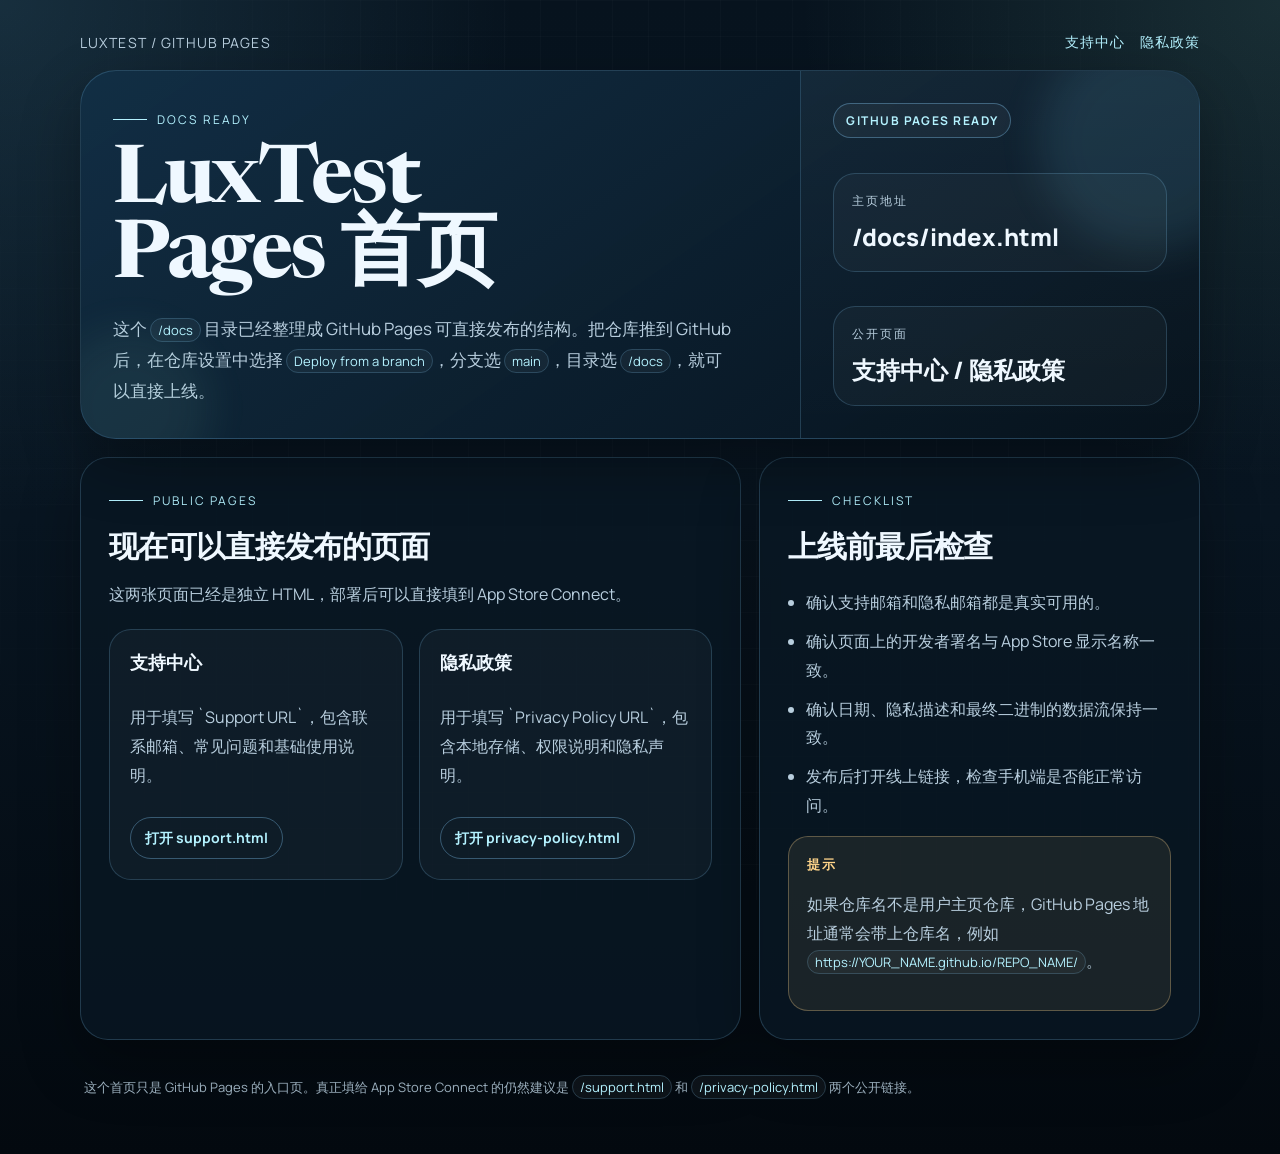
==== index.html @ 4d80303c "change file" ====
<!DOCTYPE html>
<html lang="zh-CN">
  <head>
    <meta charset="UTF-8" />
    <meta name="viewport" content="width=device-width, initial-scale=1.0" />
    <title>LuxTest Pages</title>
    <meta
      name="description"
      content="LuxTest GitHub Pages 首页，包含支持中心、隐私政策和 GitHub Pages 发布说明。"
    />
    <link rel="preconnect" href="https://fonts.googleapis.com" />
    <link rel="preconnect" href="https://fonts.gstatic.com" crossorigin />
    <link
      href="https://fonts.googleapis.com/css2?family=Manrope:wght@400;500;700;800&family=Newsreader:opsz,wght@6..72,500;6..72,700&display=swap"
      rel="stylesheet"
    />
    <style>
      :root {
        --bg: #06111b;
        --bg-soft: rgba(9, 23, 35, 0.84);
        --panel: rgba(12, 33, 48, 0.86);
        --panel-strong: rgba(10, 29, 44, 0.94);
        --line: rgba(136, 208, 255, 0.2);
        --line-strong: rgba(136, 208, 255, 0.34);
        --text: #eff8ff;
        --text-soft: #b8cede;
        --accent: #7ad8ff;
        --accent-soft: #b4f2ff;
        --success: #9af2d5;
        --warning: #ffd58a;
        --shadow: 0 24px 60px rgba(0, 0, 0, 0.32);
        --radius: 28px;
      }

      * {
        box-sizing: border-box;
      }

      body {
        margin: 0;
        min-height: 100vh;
        font-family: "Manrope", sans-serif;
        color: var(--text);
        background:
          radial-gradient(circle at 0% 0%, rgba(122, 216, 255, 0.14), transparent 30%),
          radial-gradient(circle at 100% 0%, rgba(154, 242, 213, 0.12), transparent 28%),
          linear-gradient(180deg, #07131e 0%, #081521 45%, #03090f 100%);
      }

      body::before {
        content: "";
        position: fixed;
        inset: 0;
        background-image:
          linear-gradient(rgba(255, 255, 255, 0.02) 1px, transparent 1px),
          linear-gradient(90deg, rgba(255, 255, 255, 0.02) 1px, transparent 1px);
        background-size: 36px 36px;
        mask-image: radial-gradient(circle at center, black 54%, transparent 100%);
        pointer-events: none;
      }

      .shell {
        position: relative;
        width: min(1120px, calc(100% - 32px));
        margin: 0 auto;
        padding: 32px 0 56px;
      }

      .topbar {
        display: flex;
        justify-content: space-between;
        align-items: center;
        gap: 16px;
        margin-bottom: 18px;
        color: var(--text-soft);
        font-size: 14px;
        letter-spacing: 0.08em;
        text-transform: uppercase;
      }

      .topnav {
        display: flex;
        flex-wrap: wrap;
        gap: 14px;
      }

      .topbar a {
        color: var(--accent-soft);
        text-decoration: none;
      }

      .hero {
        overflow: hidden;
        position: relative;
        border: 1px solid var(--line);
        border-radius: calc(var(--radius) + 8px);
        background:
          linear-gradient(145deg, rgba(18, 48, 71, 0.9), rgba(7, 18, 28, 0.98)),
          var(--panel-strong);
        box-shadow: var(--shadow);
      }

      .hero::before,
      .hero::after {
        content: "";
        position: absolute;
        border-radius: 999px;
        filter: blur(20px);
        opacity: 0.5;
      }

      .hero::before {
        width: 220px;
        height: 220px;
        right: -60px;
        top: -40px;
        background: rgba(122, 216, 255, 0.22);
      }

      .hero::after {
        width: 160px;
        height: 160px;
        left: -30px;
        bottom: -50px;
        background: rgba(154, 242, 213, 0.14);
      }

      .hero-grid {
        display: grid;
        grid-template-columns: minmax(0, 1.45fr) minmax(300px, 0.8fr);
      }

      .hero-copy,
      .hero-side {
        padding: 32px;
      }

      .hero-copy {
        border-right: 1px solid var(--line);
      }

      .eyebrow {
        display: inline-flex;
        align-items: center;
        gap: 10px;
        margin-bottom: 18px;
        color: var(--accent-soft);
        font-size: 12px;
        letter-spacing: 0.18em;
        text-transform: uppercase;
      }

      .eyebrow::before {
        content: "";
        width: 34px;
        height: 1px;
        background: currentColor;
      }

      h1,
      h2,
      h3 {
        margin: 0;
        font-family: "Newsreader", serif;
        letter-spacing: -0.03em;
      }

      h1 {
        max-width: 10ch;
        font-size: clamp(44px, 7vw, 80px);
        line-height: 0.94;
      }

      .lead {
        max-width: 620px;
        margin: 18px 0 0;
        color: var(--text-soft);
        font-size: 17px;
        line-height: 1.8;
      }

      .hero-side {
        display: grid;
        align-content: space-between;
        gap: 18px;
        background: linear-gradient(180deg, rgba(255, 255, 255, 0.03), transparent);
      }

      .badge {
        display: inline-flex;
        align-items: center;
        gap: 8px;
        width: fit-content;
        padding: 8px 12px;
        border: 1px solid var(--line-strong);
        border-radius: 999px;
        background: rgba(255, 255, 255, 0.04);
        color: var(--accent-soft);
        font-size: 12px;
        font-weight: 700;
        letter-spacing: 0.12em;
        text-transform: uppercase;
      }

      .stat-card {
        padding: 18px;
        border: 1px solid var(--line);
        border-radius: 22px;
        background: rgba(255, 255, 255, 0.03);
      }

      .stat-label {
        margin-bottom: 10px;
        color: var(--text-soft);
        font-size: 12px;
        letter-spacing: 0.14em;
        text-transform: uppercase;
      }

      .stat-value {
        font-size: 24px;
        font-weight: 800;
      }

      .content-grid {
        display: grid;
        grid-template-columns: minmax(0, 1.2fr) minmax(280px, 0.8fr);
        gap: 18px;
        margin-top: 18px;
      }

      .panel {
        border: 1px solid var(--line);
        border-radius: var(--radius);
        background: var(--bg-soft);
        box-shadow: var(--shadow);
      }

      .panel-header {
        padding: 26px 28px 0;
      }

      .panel-body {
        padding: 20px 28px 28px;
      }

      .panel-header p,
      .panel-body p,
      .panel-body li,
      .muted {
        color: var(--text-soft);
        line-height: 1.8;
      }

      .panel-header p {
        margin: 12px 0 0;
      }

      h2 {
        font-size: 30px;
      }

      h3 {
        font-size: 20px;
      }

      .link-grid {
        display: grid;
        grid-template-columns: repeat(2, minmax(0, 1fr));
        gap: 16px;
      }

      .link-card {
        display: grid;
        gap: 12px;
        padding: 20px;
        border: 1px solid var(--line);
        border-radius: 22px;
        background: rgba(255, 255, 255, 0.03);
      }

      .link-card strong {
        font-size: 18px;
      }

      .link-card a {
        width: fit-content;
        padding: 10px 14px;
        border: 1px solid var(--line-strong);
        border-radius: 999px;
        color: var(--accent-soft);
        text-decoration: none;
        font-size: 14px;
        font-weight: 700;
      }

      ul {
        margin: 0;
        padding-left: 18px;
      }

      li + li {
        margin-top: 10px;
      }

      .note {
        margin-top: 16px;
        padding: 18px;
        border: 1px solid rgba(255, 213, 138, 0.3);
        border-radius: 20px;
        background: rgba(255, 213, 138, 0.08);
      }

      .note strong {
        display: block;
        margin-bottom: 8px;
        color: var(--warning);
        font-size: 13px;
        letter-spacing: 0.12em;
        text-transform: uppercase;
      }

      code {
        padding: 2px 7px;
        border: 1px solid var(--line);
        border-radius: 999px;
        background: rgba(255, 255, 255, 0.04);
        color: var(--accent-soft);
        font-family: inherit;
        font-size: 13px;
      }

      footer {
        margin-top: 18px;
        padding: 18px 4px 0;
        color: rgba(184, 206, 222, 0.84);
        font-size: 13px;
        line-height: 1.7;
      }

      @media (max-width: 900px) {
        .hero-grid,
        .content-grid,
        .link-grid {
          grid-template-columns: 1fr;
        }

        .hero-copy {
          border-right: 0;
          border-bottom: 1px solid var(--line);
        }

        .topbar {
          flex-direction: column;
          align-items: flex-start;
        }
      }

      @media (max-width: 640px) {
        .shell {
          width: min(100% - 20px, 1120px);
          padding-top: 18px;
          padding-bottom: 32px;
        }

        .hero-copy,
        .hero-side,
        .panel-header,
        .panel-body {
          padding-left: 20px;
          padding-right: 20px;
        }

        h1 {
          font-size: 42px;
        }

        h2 {
          font-size: 24px;
        }
      }
    </style>
  </head>
  <body>
    <main class="shell">
      <div class="topbar">
        <span>LuxTest / GitHub Pages</span>
        <div class="topnav">
          <a href="./support.html">支持中心</a>
          <a href="./privacy-policy.html">隐私政策</a>
        </div>
      </div>

      <section class="hero">
        <div class="hero-grid">
          <div class="hero-copy">
            <span class="eyebrow">Docs Ready</span>
            <h1>LuxTest Pages 首页</h1>
            <p class="lead">
              这个 <code>/docs</code> 目录已经整理成 GitHub Pages 可直接发布的结构。把仓库推到 GitHub
              后，在仓库设置中选择 <code>Deploy from a branch</code>，分支选 <code>main</code>，目录选
              <code>/docs</code>，就可以直接上线。
            </p>
          </div>
          <aside class="hero-side">
            <span class="badge">GitHub Pages Ready</span>
            <div class="stat-card">
              <div class="stat-label">主页地址</div>
              <div class="stat-value">/docs/index.html</div>
            </div>
            <div class="stat-card">
              <div class="stat-label">公开页面</div>
              <div class="stat-value">支持中心 / 隐私政策</div>
            </div>
          </aside>
        </div>
      </section>

      <section class="content-grid">
        <article class="panel">
          <div class="panel-header">
            <span class="eyebrow">Public Pages</span>
            <h2>现在可以直接发布的页面</h2>
            <p>这两张页面已经是独立 HTML，部署后可以直接填到 App Store Connect。</p>
          </div>
          <div class="panel-body">
            <div class="link-grid">
              <div class="link-card">
                <strong>支持中心</strong>
                <p>用于填写 `Support URL`，包含联系邮箱、常见问题和基础使用说明。</p>
                <a href="./support.html">打开 support.html</a>
              </div>
              <div class="link-card">
                <strong>隐私政策</strong>
                <p>用于填写 `Privacy Policy URL`，包含本地存储、权限说明和隐私声明。</p>
                <a href="./privacy-policy.html">打开 privacy-policy.html</a>
              </div>
            </div>
          </div>
        </article>

        <aside class="panel">
          <div class="panel-header">
            <span class="eyebrow">Checklist</span>
            <h2>上线前最后检查</h2>
          </div>
          <div class="panel-body">
            <ul>
              <li>确认支持邮箱和隐私邮箱都是真实可用的。</li>
              <li>确认页面上的开发者署名与 App Store 显示名称一致。</li>
              <li>确认日期、隐私描述和最终二进制的数据流保持一致。</li>
              <li>发布后打开线上链接，检查手机端是否能正常访问。</li>
            </ul>

            <div class="note">
              <strong>提示</strong>
              <p class="muted">
                如果仓库名不是用户主页仓库，GitHub Pages 地址通常会带上仓库名，例如
                <code>https://YOUR_NAME.github.io/REPO_NAME/</code>。
              </p>
            </div>
          </div>
        </aside>
      </section>

      <footer>
        这个首页只是 GitHub Pages 的入口页。真正填给 App Store Connect 的仍然建议是
        <code>/support.html</code> 和 <code>/privacy-policy.html</code> 两个公开链接。
      </footer>
    </main>
  </body>
</html>
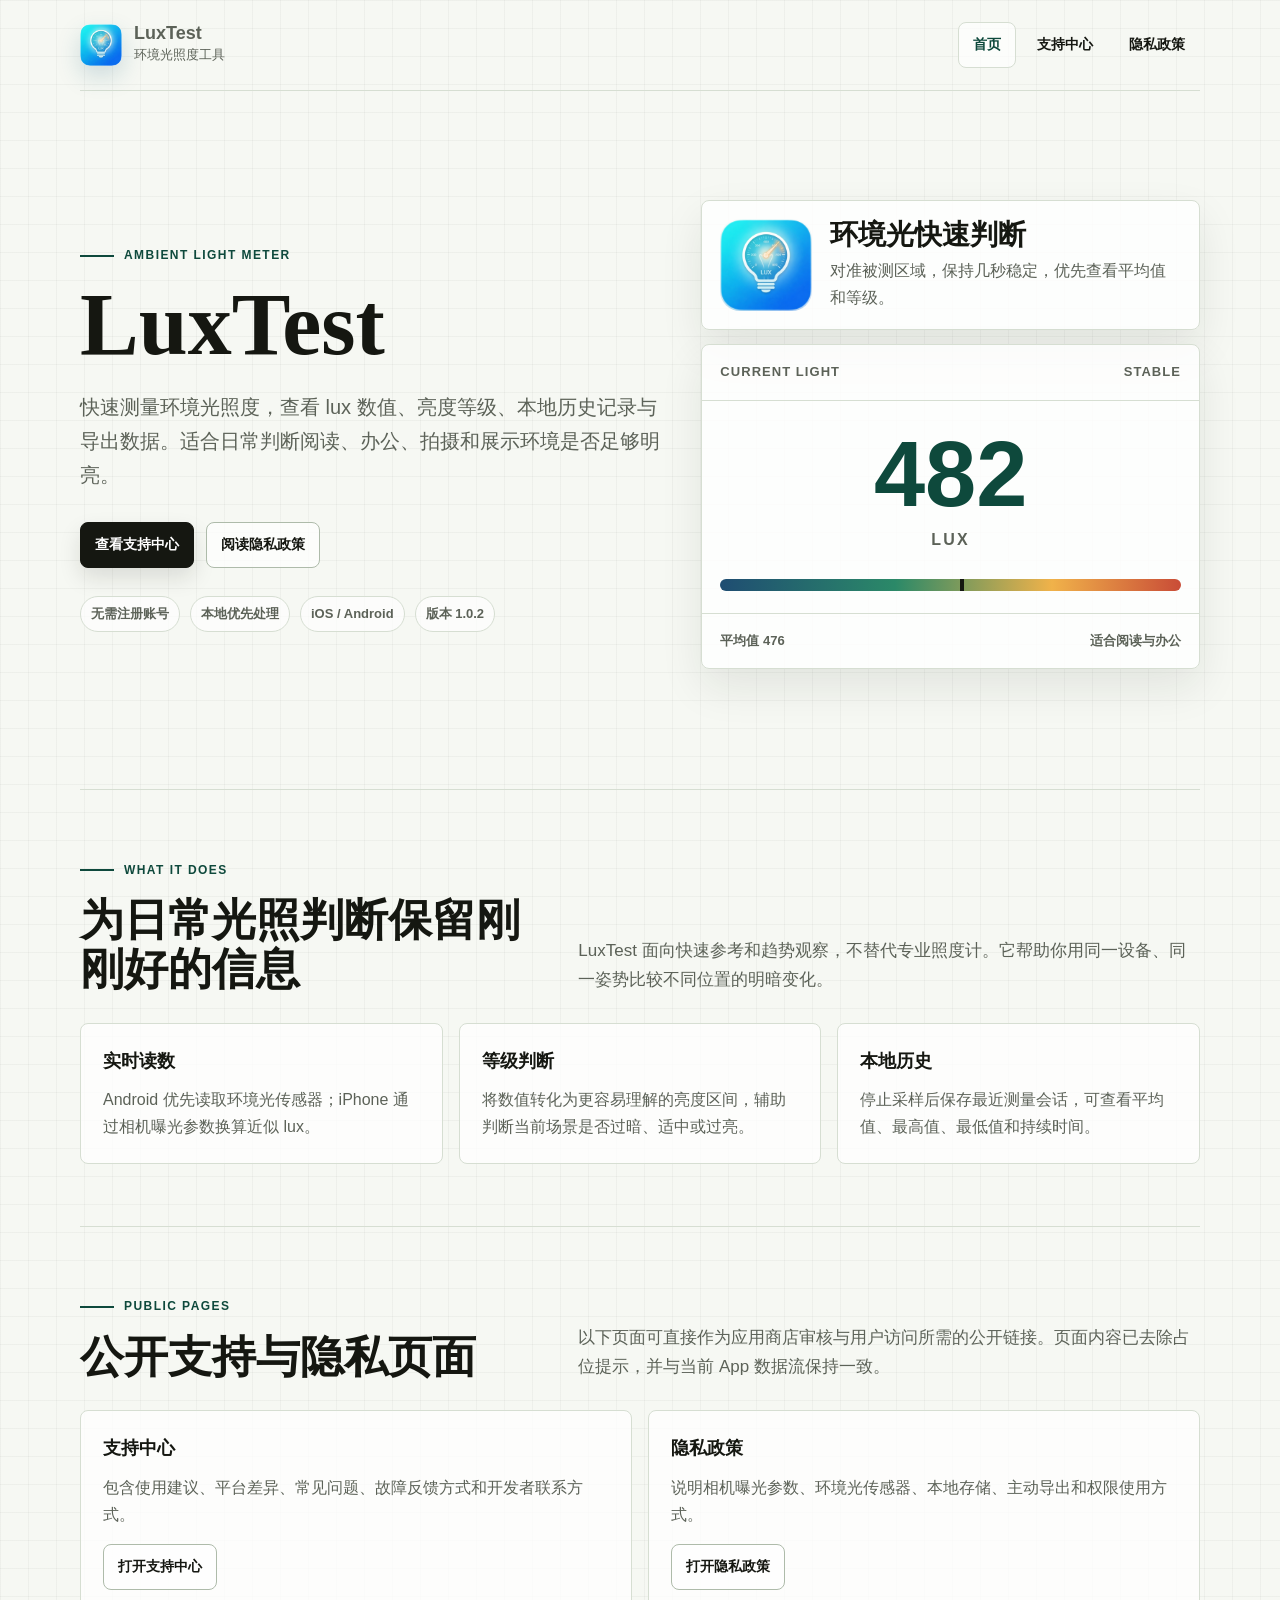
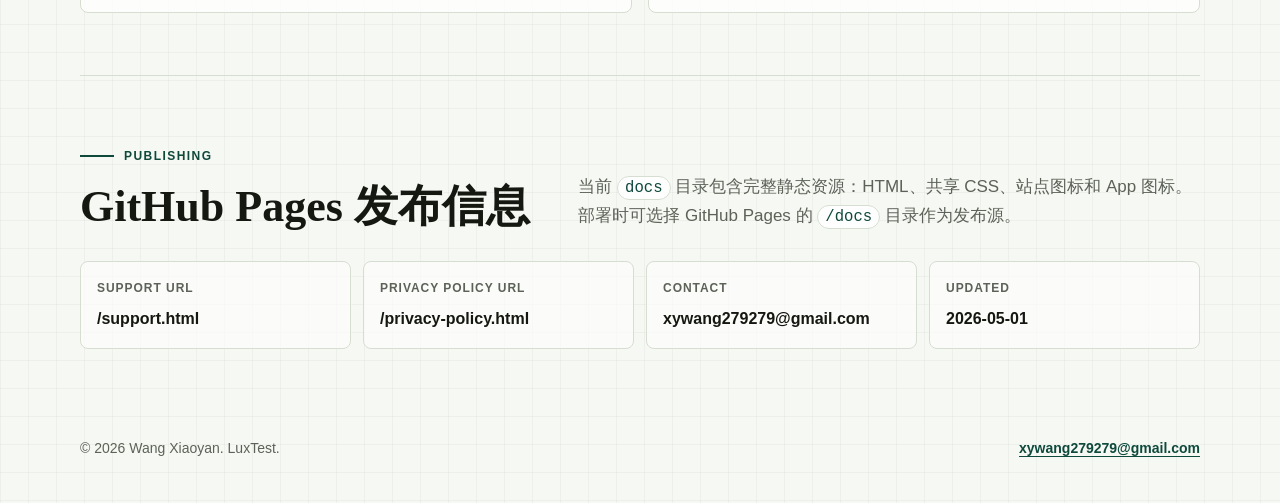
==== commit dbb6c1a7: "update 1.0.2" ====
--- a/index.html
+++ b/index.html
@@ -2,471 +2,198 @@
 <html lang="zh-CN">
   <head>
     <meta charset="UTF-8" />
-    <meta name="viewport" content="width=device-width, initial-scale=1.0" />
-    <title>LuxTest Pages</title>
+    <meta name="viewport" content="width=device-width, initial-scale=1" />
+    <title>LuxTest - 环境光照度快速测量工具</title>
     <meta
       name="description"
-      content="LuxTest GitHub Pages 首页，包含支持中心、隐私政策和 GitHub Pages 发布说明。"
+      content="LuxTest 是一款用于快速测量或估算环境光照度的移动端工具，支持 lux 数值、亮度等级、本地历史记录与主动导出。"
     />
-    <link rel="preconnect" href="https://fonts.googleapis.com" />
-    <link rel="preconnect" href="https://fonts.gstatic.com" crossorigin />
-    <link
-      href="https://fonts.googleapis.com/css2?family=Manrope:wght@400;500;700;800&family=Newsreader:opsz,wght@6..72,500;6..72,700&display=swap"
-      rel="stylesheet"
+    <meta name="robots" content="index, follow" />
+    <meta name="theme-color" content="#f6f8f3" />
+    <link rel="canonical" href="https://xywang279279-afk.github.io/luxTest-pages/" />
+    <link rel="icon" href="./assets/favicon.png" type="image/png" />
+    <link rel="apple-touch-icon" href="./assets/apple-touch-icon.png" />
+    <link rel="stylesheet" href="./styles.css" />
+    <meta property="og:type" content="website" />
+    <meta property="og:site_name" content="LuxTest" />
+    <meta property="og:title" content="LuxTest - 环境光照度快速测量工具" />
+    <meta
+      property="og:description"
+      content="快速查看当前环境的 lux 数值、亮度等级与本地测量历史。"
     />
-    <style>
-      :root {
-        --bg: #06111b;
-        --bg-soft: rgba(9, 23, 35, 0.84);
-        --panel: rgba(12, 33, 48, 0.86);
-        --panel-strong: rgba(10, 29, 44, 0.94);
-        --line: rgba(136, 208, 255, 0.2);
-        --line-strong: rgba(136, 208, 255, 0.34);
-        --text: #eff8ff;
-        --text-soft: #b8cede;
-        --accent: #7ad8ff;
-        --accent-soft: #b4f2ff;
-        --success: #9af2d5;
-        --warning: #ffd58a;
-        --shadow: 0 24px 60px rgba(0, 0, 0, 0.32);
-        --radius: 28px;
-      }
-
-      * {
-        box-sizing: border-box;
-      }
-
-      body {
-        margin: 0;
-        min-height: 100vh;
-        font-family: "Manrope", sans-serif;
-        color: var(--text);
-        background:
-          radial-gradient(circle at 0% 0%, rgba(122, 216, 255, 0.14), transparent 30%),
-          radial-gradient(circle at 100% 0%, rgba(154, 242, 213, 0.12), transparent 28%),
-          linear-gradient(180deg, #07131e 0%, #081521 45%, #03090f 100%);
-      }
-
-      body::before {
-        content: "";
-        position: fixed;
-        inset: 0;
-        background-image:
-          linear-gradient(rgba(255, 255, 255, 0.02) 1px, transparent 1px),
-          linear-gradient(90deg, rgba(255, 255, 255, 0.02) 1px, transparent 1px);
-        background-size: 36px 36px;
-        mask-image: radial-gradient(circle at center, black 54%, transparent 100%);
-        pointer-events: none;
-      }
-
-      .shell {
-        position: relative;
-        width: min(1120px, calc(100% - 32px));
-        margin: 0 auto;
-        padding: 32px 0 56px;
-      }
-
-      .topbar {
-        display: flex;
-        justify-content: space-between;
-        align-items: center;
-        gap: 16px;
-        margin-bottom: 18px;
-        color: var(--text-soft);
-        font-size: 14px;
-        letter-spacing: 0.08em;
-        text-transform: uppercase;
-      }
-
-      .topnav {
-        display: flex;
-        flex-wrap: wrap;
-        gap: 14px;
-      }
-
-      .topbar a {
-        color: var(--accent-soft);
-        text-decoration: none;
-      }
-
-      .hero {
-        overflow: hidden;
-        position: relative;
-        border: 1px solid var(--line);
-        border-radius: calc(var(--radius) + 8px);
-        background:
-          linear-gradient(145deg, rgba(18, 48, 71, 0.9), rgba(7, 18, 28, 0.98)),
-          var(--panel-strong);
-        box-shadow: var(--shadow);
-      }
-
-      .hero::before,
-      .hero::after {
-        content: "";
-        position: absolute;
-        border-radius: 999px;
-        filter: blur(20px);
-        opacity: 0.5;
-      }
-
-      .hero::before {
-        width: 220px;
-        height: 220px;
-        right: -60px;
-        top: -40px;
-        background: rgba(122, 216, 255, 0.22);
-      }
-
-      .hero::after {
-        width: 160px;
-        height: 160px;
-        left: -30px;
-        bottom: -50px;
-        background: rgba(154, 242, 213, 0.14);
-      }
-
-      .hero-grid {
-        display: grid;
-        grid-template-columns: minmax(0, 1.45fr) minmax(300px, 0.8fr);
-      }
-
-      .hero-copy,
-      .hero-side {
-        padding: 32px;
-      }
-
-      .hero-copy {
-        border-right: 1px solid var(--line);
-      }
-
-      .eyebrow {
-        display: inline-flex;
-        align-items: center;
-        gap: 10px;
-        margin-bottom: 18px;
-        color: var(--accent-soft);
-        font-size: 12px;
-        letter-spacing: 0.18em;
-        text-transform: uppercase;
-      }
-
-      .eyebrow::before {
-        content: "";
-        width: 34px;
-        height: 1px;
-        background: currentColor;
-      }
-
-      h1,
-      h2,
-      h3 {
-        margin: 0;
-        font-family: "Newsreader", serif;
-        letter-spacing: -0.03em;
-      }
-
-      h1 {
-        max-width: 10ch;
-        font-size: clamp(44px, 7vw, 80px);
-        line-height: 0.94;
-      }
-
-      .lead {
-        max-width: 620px;
-        margin: 18px 0 0;
-        color: var(--text-soft);
-        font-size: 17px;
-        line-height: 1.8;
-      }
-
-      .hero-side {
-        display: grid;
-        align-content: space-between;
-        gap: 18px;
-        background: linear-gradient(180deg, rgba(255, 255, 255, 0.03), transparent);
-      }
-
-      .badge {
-        display: inline-flex;
-        align-items: center;
-        gap: 8px;
-        width: fit-content;
-        padding: 8px 12px;
-        border: 1px solid var(--line-strong);
-        border-radius: 999px;
-        background: rgba(255, 255, 255, 0.04);
-        color: var(--accent-soft);
-        font-size: 12px;
-        font-weight: 700;
-        letter-spacing: 0.12em;
-        text-transform: uppercase;
-      }
-
-      .stat-card {
-        padding: 18px;
-        border: 1px solid var(--line);
-        border-radius: 22px;
-        background: rgba(255, 255, 255, 0.03);
-      }
-
-      .stat-label {
-        margin-bottom: 10px;
-        color: var(--text-soft);
-        font-size: 12px;
-        letter-spacing: 0.14em;
-        text-transform: uppercase;
-      }
-
-      .stat-value {
-        font-size: 24px;
-        font-weight: 800;
-      }
-
-      .content-grid {
-        display: grid;
-        grid-template-columns: minmax(0, 1.2fr) minmax(280px, 0.8fr);
-        gap: 18px;
-        margin-top: 18px;
-      }
-
-      .panel {
-        border: 1px solid var(--line);
-        border-radius: var(--radius);
-        background: var(--bg-soft);
-        box-shadow: var(--shadow);
-      }
-
-      .panel-header {
-        padding: 26px 28px 0;
-      }
-
-      .panel-body {
-        padding: 20px 28px 28px;
-      }
-
-      .panel-header p,
-      .panel-body p,
-      .panel-body li,
-      .muted {
-        color: var(--text-soft);
-        line-height: 1.8;
-      }
-
-      .panel-header p {
-        margin: 12px 0 0;
-      }
-
-      h2 {
-        font-size: 30px;
-      }
-
-      h3 {
-        font-size: 20px;
-      }
-
-      .link-grid {
-        display: grid;
-        grid-template-columns: repeat(2, minmax(0, 1fr));
-        gap: 16px;
-      }
-
-      .link-card {
-        display: grid;
-        gap: 12px;
-        padding: 20px;
-        border: 1px solid var(--line);
-        border-radius: 22px;
-        background: rgba(255, 255, 255, 0.03);
-      }
-
-      .link-card strong {
-        font-size: 18px;
-      }
-
-      .link-card a {
-        width: fit-content;
-        padding: 10px 14px;
-        border: 1px solid var(--line-strong);
-        border-radius: 999px;
-        color: var(--accent-soft);
-        text-decoration: none;
-        font-size: 14px;
-        font-weight: 700;
-      }
-
-      ul {
-        margin: 0;
-        padding-left: 18px;
-      }
-
-      li + li {
-        margin-top: 10px;
-      }
-
-      .note {
-        margin-top: 16px;
-        padding: 18px;
-        border: 1px solid rgba(255, 213, 138, 0.3);
-        border-radius: 20px;
-        background: rgba(255, 213, 138, 0.08);
-      }
-
-      .note strong {
-        display: block;
-        margin-bottom: 8px;
-        color: var(--warning);
-        font-size: 13px;
-        letter-spacing: 0.12em;
-        text-transform: uppercase;
-      }
-
-      code {
-        padding: 2px 7px;
-        border: 1px solid var(--line);
-        border-radius: 999px;
-        background: rgba(255, 255, 255, 0.04);
-        color: var(--accent-soft);
-        font-family: inherit;
-        font-size: 13px;
-      }
-
-      footer {
-        margin-top: 18px;
-        padding: 18px 4px 0;
-        color: rgba(184, 206, 222, 0.84);
-        font-size: 13px;
-        line-height: 1.7;
-      }
-
-      @media (max-width: 900px) {
-        .hero-grid,
-        .content-grid,
-        .link-grid {
-          grid-template-columns: 1fr;
-        }
-
-        .hero-copy {
-          border-right: 0;
-          border-bottom: 1px solid var(--line);
-        }
-
-        .topbar {
-          flex-direction: column;
-          align-items: flex-start;
+    <meta property="og:url" content="https://xywang279279-afk.github.io/luxTest-pages/" />
+    <meta
+      property="og:image"
+      content="https://xywang279279-afk.github.io/luxTest-pages/assets/app-icon.png"
+    />
+    <script type="application/ld+json">
+      {
+        "@context": "https://schema.org",
+        "@type": "SoftwareApplication",
+        "name": "LuxTest",
+        "applicationCategory": "UtilitiesApplication",
+        "operatingSystem": "iOS, Android",
+        "softwareVersion": "1.0.2",
+        "url": "https://xywang279279-afk.github.io/luxTest-pages/",
+        "description": "LuxTest 是一款用于快速测量或估算环境光照度的移动端工具，支持 lux 数值、亮度等级、本地历史记录与主动导出。",
+        "offers": {
+          "@type": "Offer",
+          "price": "0",
+          "priceCurrency": "USD"
         }
       }
-
-      @media (max-width: 640px) {
-        .shell {
-          width: min(100% - 20px, 1120px);
-          padding-top: 18px;
-          padding-bottom: 32px;
-        }
-
-        .hero-copy,
-        .hero-side,
-        .panel-header,
-        .panel-body {
-          padding-left: 20px;
-          padding-right: 20px;
-        }
-
-        h1 {
-          font-size: 42px;
-        }
-
-        h2 {
-          font-size: 24px;
-        }
-      }
-    </style>
+    </script>
   </head>
   <body>
-    <main class="shell">
-      <div class="topbar">
-        <span>LuxTest / GitHub Pages</span>
-        <div class="topnav">
-          <a href="./support.html">支持中心</a>
-          <a href="./privacy-policy.html">隐私政策</a>
+    <a class="skip-link" href="#main-content">跳到主要内容</a>
+
+    <header class="site-header" aria-label="站点导航">
+      <a class="brand" href="./index.html" aria-label="LuxTest 首页">
+        <img src="./assets/app-icon.png" alt="" width="42" height="42" />
+        <span><strong>LuxTest</strong>环境光照度工具</span>
+      </a>
+      <nav class="site-nav" aria-label="主要页面">
+        <a href="./index.html" aria-current="page">首页</a>
+        <a href="./support.html">支持中心</a>
+        <a href="./privacy-policy.html">隐私政策</a>
+      </nav>
+    </header>
+
+    <main id="main-content" class="site-main">
+      <section class="hero" aria-labelledby="hero-title">
+        <div>
+          <span class="eyebrow">Ambient Light Meter</span>
+          <h1 id="hero-title">LuxTest</h1>
+          <p class="lead">
+            快速测量环境光照度，查看 lux 数值、亮度等级、本地历史记录与导出数据。适合日常判断阅读、办公、拍摄和展示环境是否足够明亮。
+          </p>
+          <div class="hero-actions" aria-label="常用链接">
+            <a class="button" href="./support.html">查看支持中心</a>
+            <a class="button secondary" href="./privacy-policy.html">阅读隐私政策</a>
+          </div>
+          <ul class="hero-notes" aria-label="产品要点">
+            <li>无需注册账号</li>
+            <li>本地优先处理</li>
+            <li>iOS / Android</li>
+            <li>版本 1.0.2</li>
+          </ul>
         </div>
-      </div>
 
-      <section class="hero">
-        <div class="hero-grid">
-          <div class="hero-copy">
-            <span class="eyebrow">Docs Ready</span>
-            <h1>LuxTest Pages 首页</h1>
-            <p class="lead">
-              这个 <code>/docs</code> 目录已经整理成 GitHub Pages 可直接发布的结构。把仓库推到 GitHub
-              后，在仓库设置中选择 <code>Deploy from a branch</code>，分支选 <code>main</code>，目录选
-              <code>/docs</code>，就可以直接上线。
-            </p>
+        <div class="hero-visual" aria-label="LuxTest 测量界面示意">
+          <div class="app-plate">
+            <img src="./assets/app-icon.png" alt="LuxTest App 图标" width="92" height="92" />
+            <div>
+              <strong>环境光快速判断</strong>
+              <span>对准被测区域，保持几秒稳定，优先查看平均值和等级。</span>
+            </div>
           </div>
-          <aside class="hero-side">
-            <span class="badge">GitHub Pages Ready</span>
-            <div class="stat-card">
-              <div class="stat-label">主页地址</div>
-              <div class="stat-value">/docs/index.html</div>
+          <div class="meter-card">
+            <div class="meter-header">
+              <span>Current Light</span>
+              <span>Stable</span>
             </div>
-            <div class="stat-card">
-              <div class="stat-label">公开页面</div>
-              <div class="stat-value">支持中心 / 隐私政策</div>
+            <div class="meter-reading">
+              <div class="lux-number">482</div>
+              <div class="lux-unit">Lux</div>
+              <div class="meter-scale" aria-hidden="true"></div>
             </div>
-          </aside>
+            <div class="meter-footer">
+              <span>平均值 476</span>
+              <span>适合阅读与办公</span>
+            </div>
+          </div>
         </div>
       </section>
 
-      <section class="content-grid">
-        <article class="panel">
-          <div class="panel-header">
-            <span class="eyebrow">Public Pages</span>
-            <h2>现在可以直接发布的页面</h2>
-            <p>这两张页面已经是独立 HTML，部署后可以直接填到 App Store Connect。</p>
+      <section class="section-band" aria-labelledby="features-title">
+        <div class="section-heading">
+          <div>
+            <span class="eyebrow">What It Does</span>
+            <h2 id="features-title">为日常光照判断保留刚刚好的信息</h2>
           </div>
-          <div class="panel-body">
-            <div class="link-grid">
-              <div class="link-card">
-                <strong>支持中心</strong>
-                <p>用于填写 `Support URL`，包含联系邮箱、常见问题和基础使用说明。</p>
-                <a href="./support.html">打开 support.html</a>
-              </div>
-              <div class="link-card">
-                <strong>隐私政策</strong>
-                <p>用于填写 `Privacy Policy URL`，包含本地存储、权限说明和隐私声明。</p>
-                <a href="./privacy-policy.html">打开 privacy-policy.html</a>
-              </div>
-            </div>
-          </div>
-        </article>
-
-        <aside class="panel">
-          <div class="panel-header">
-            <span class="eyebrow">Checklist</span>
-            <h2>上线前最后检查</h2>
-          </div>
-          <div class="panel-body">
-            <ul>
-              <li>确认支持邮箱和隐私邮箱都是真实可用的。</li>
-              <li>确认页面上的开发者署名与 App Store 显示名称一致。</li>
-              <li>确认日期、隐私描述和最终二进制的数据流保持一致。</li>
-              <li>发布后打开线上链接，检查手机端是否能正常访问。</li>
-            </ul>
-
-            <div class="note">
-              <strong>提示</strong>
-              <p class="muted">
-                如果仓库名不是用户主页仓库，GitHub Pages 地址通常会带上仓库名，例如
-                <code>https://YOUR_NAME.github.io/REPO_NAME/</code>。
-              </p>
-            </div>
-          </div>
-        </aside>
+          <p>
+            LuxTest 面向快速参考和趋势观察，不替代专业照度计。它帮助你用同一设备、同一姿势比较不同位置的明暗变化。
+          </p>
+        </div>
+        <div class="grid three">
+          <article class="tile">
+            <strong>实时读数</strong>
+            <p>Android 优先读取环境光传感器；iPhone 通过相机曝光参数换算近似 lux。</p>
+          </article>
+          <article class="tile">
+            <strong>等级判断</strong>
+            <p>将数值转化为更容易理解的亮度区间，辅助判断当前场景是否过暗、适中或过亮。</p>
+          </article>
+          <article class="tile">
+            <strong>本地历史</strong>
+            <p>停止采样后保存最近测量会话，可查看平均值、最高值、最低值和持续时间。</p>
+          </article>
+        </div>
       </section>
 
-      <footer>
-        这个首页只是 GitHub Pages 的入口页。真正填给 App Store Connect 的仍然建议是
-        <code>/support.html</code> 和 <code>/privacy-policy.html</code> 两个公开链接。
-      </footer>
+      <section class="section-band" aria-labelledby="resources-title">
+        <div class="section-heading">
+          <div>
+            <span class="eyebrow">Public Pages</span>
+            <h2 id="resources-title">公开支持与隐私页面</h2>
+          </div>
+          <p>
+            以下页面可直接作为应用商店审核与用户访问所需的公开链接。页面内容已去除占位提示，并与当前 App 数据流保持一致。
+          </p>
+        </div>
+        <div class="grid two">
+          <article class="resource-card">
+            <div>
+              <strong>支持中心</strong>
+              <p>包含使用建议、平台差异、常见问题、故障反馈方式和开发者联系方式。</p>
+            </div>
+            <a class="button secondary" href="./support.html">打开支持中心</a>
+          </article>
+          <article class="resource-card">
+            <div>
+              <strong>隐私政策</strong>
+              <p>说明相机曝光参数、环境光传感器、本地存储、主动导出和权限使用方式。</p>
+            </div>
+            <a class="button secondary" href="./privacy-policy.html">打开隐私政策</a>
+          </article>
+        </div>
+      </section>
+
+      <section class="section-band" aria-labelledby="release-title">
+        <div class="section-heading">
+          <div>
+            <span class="eyebrow">Publishing</span>
+            <h2 id="release-title">GitHub Pages 发布信息</h2>
+          </div>
+          <p>
+            当前 <code>docs</code> 目录包含完整静态资源：HTML、共享 CSS、站点图标和 App 图标。部署时可选择 GitHub Pages 的
+            <code>/docs</code> 目录作为发布源。
+          </p>
+        </div>
+        <div class="legal-line" aria-label="站点元信息">
+          <div>
+            <span class="label">Support URL</span>
+            <span class="value">/support.html</span>
+          </div>
+          <div>
+            <span class="label">Privacy Policy URL</span>
+            <span class="value">/privacy-policy.html</span>
+          </div>
+          <div>
+            <span class="label">Contact</span>
+            <span class="value">xywang279279@gmail.com</span>
+          </div>
+          <div>
+            <span class="label">Updated</span>
+            <span class="value">2026-05-01</span>
+          </div>
+        </div>
+      </section>
     </main>
+
+    <footer class="site-footer">
+      <span>© 2026 Wang Xiaoyan. LuxTest.</span>
+      <span><a href="mailto:xywang279279@gmail.com">xywang279279@gmail.com</a></span>
+    </footer>
   </body>
 </html>
--- a/styles.css
+++ b/styles.css
@@ -0,0 +1,785 @@
+:root {
+  color-scheme: light;
+  --paper: #f6f8f3;
+  --paper-strong: #ffffff;
+  --paper-soft: #eef4ef;
+  --ink: #151711;
+  --ink-muted: #5c6258;
+  --line: #d6ded2;
+  --line-strong: #aebbaa;
+  --green: #14745d;
+  --green-dark: #0e493c;
+  --blue: #0f5872;
+  --amber: #b05f18;
+  --red: #b13d30;
+  --shadow: 0 18px 44px rgba(26, 34, 23, 0.09);
+  --radius: 8px;
+  --max-width: 1120px;
+}
+
+* {
+  box-sizing: border-box;
+}
+
+html {
+  scroll-behavior: smooth;
+}
+
+body {
+  margin: 0;
+  min-width: 320px;
+  color: var(--ink);
+  background:
+    linear-gradient(90deg, rgba(21, 23, 17, 0.035) 1px, transparent 1px),
+    linear-gradient(rgba(21, 23, 17, 0.035) 1px, transparent 1px),
+    var(--paper);
+  background-size: 28px 28px;
+  font-family:
+    "Avenir Next", "PingFang SC", "Hiragino Sans GB", "Microsoft YaHei",
+    sans-serif;
+  line-height: 1.7;
+  text-rendering: optimizeLegibility;
+}
+
+img,
+svg {
+  max-width: 100%;
+  display: block;
+}
+
+a {
+  color: var(--green-dark);
+  text-underline-offset: 0.18em;
+}
+
+a:hover {
+  color: var(--amber);
+}
+
+:focus-visible {
+  outline: 3px solid rgba(20, 116, 93, 0.35);
+  outline-offset: 3px;
+}
+
+.skip-link {
+  position: absolute;
+  left: 16px;
+  top: 12px;
+  z-index: 20;
+  transform: translateY(-140%);
+  padding: 10px 14px;
+  border: 1px solid var(--line-strong);
+  border-radius: var(--radius);
+  background: var(--paper-strong);
+  color: var(--ink);
+  font-weight: 700;
+  text-decoration: none;
+}
+
+.skip-link:focus {
+  transform: translateY(0);
+}
+
+.site-header,
+.site-main,
+.site-footer {
+  width: min(var(--max-width), calc(100% - 40px));
+  margin: 0 auto;
+}
+
+.site-header {
+  display: flex;
+  align-items: center;
+  justify-content: space-between;
+  gap: 24px;
+  padding: 22px 0;
+}
+
+.brand {
+  display: inline-flex;
+  align-items: center;
+  gap: 12px;
+  color: var(--ink);
+  text-decoration: none;
+}
+
+.brand img {
+  width: 42px;
+  height: 42px;
+  border-radius: 10px;
+  box-shadow: 0 10px 24px rgba(15, 88, 114, 0.18);
+}
+
+.brand span {
+  display: block;
+  font-size: 13px;
+  color: var(--ink-muted);
+}
+
+.brand strong {
+  display: block;
+  font-size: 18px;
+  line-height: 1.1;
+}
+
+.site-nav {
+  display: flex;
+  flex-wrap: wrap;
+  justify-content: flex-end;
+  gap: 6px;
+}
+
+.site-nav a,
+.button {
+  display: inline-flex;
+  align-items: center;
+  justify-content: center;
+  min-height: 42px;
+  padding: 10px 14px;
+  border: 1px solid transparent;
+  border-radius: var(--radius);
+  color: var(--ink);
+  font-size: 14px;
+  font-weight: 700;
+  text-decoration: none;
+  transition:
+    background-color 160ms ease,
+    border-color 160ms ease,
+    color 160ms ease,
+    transform 160ms ease;
+}
+
+.site-nav a:hover,
+.site-nav a[aria-current="page"] {
+  border-color: var(--line);
+  background: rgba(255, 255, 255, 0.7);
+  color: var(--green-dark);
+}
+
+.button {
+  border-color: var(--ink);
+  background: var(--ink);
+  color: #fff;
+  box-shadow: 0 10px 22px rgba(21, 23, 17, 0.12);
+}
+
+.button:hover {
+  transform: translateY(-1px);
+  background: var(--green-dark);
+  border-color: var(--green-dark);
+  color: #fff;
+}
+
+.button.secondary {
+  background: rgba(255, 255, 255, 0.72);
+  color: var(--ink);
+  border-color: var(--line-strong);
+  box-shadow: none;
+}
+
+.button.secondary:hover {
+  color: var(--green-dark);
+  border-color: var(--green);
+  background: #fff;
+}
+
+.hero {
+  display: grid;
+  grid-template-columns: minmax(0, 1.08fr) minmax(310px, 0.92fr);
+  gap: 36px;
+  align-items: center;
+  min-height: min(700px, calc(100vh - 88px));
+  padding: 54px 0 64px;
+  border-top: 1px solid var(--line);
+  border-bottom: 1px solid var(--line);
+}
+
+.hero.compact {
+  min-height: auto;
+  padding: 50px 0;
+}
+
+.eyebrow {
+  display: inline-flex;
+  align-items: center;
+  gap: 10px;
+  margin-bottom: 16px;
+  color: var(--green-dark);
+  font-size: 12px;
+  font-weight: 800;
+  letter-spacing: 0.12em;
+  text-transform: uppercase;
+}
+
+.eyebrow::before {
+  content: "";
+  width: 34px;
+  height: 2px;
+  background: currentColor;
+}
+
+h1,
+h2,
+h3 {
+  margin: 0;
+  font-family:
+    "Songti SC", "Noto Serif CJK SC", "STSong", Georgia, serif;
+  letter-spacing: 0;
+  color: var(--ink);
+}
+
+h1 {
+  max-width: 11ch;
+  font-size: clamp(46px, 8vw, 88px);
+  line-height: 0.98;
+}
+
+.policy-page h1,
+.support-page h1 {
+  max-width: 12ch;
+}
+
+h2 {
+  font-size: clamp(28px, 4vw, 44px);
+  line-height: 1.12;
+}
+
+h3 {
+  font-size: 21px;
+  line-height: 1.35;
+}
+
+p {
+  margin: 0;
+}
+
+.lead {
+  max-width: 680px;
+  margin-top: 22px;
+  color: var(--ink-muted);
+  font-size: clamp(17px, 2vw, 20px);
+}
+
+.hero-actions {
+  display: flex;
+  flex-wrap: wrap;
+  gap: 12px;
+  margin-top: 30px;
+}
+
+.hero-notes {
+  display: flex;
+  flex-wrap: wrap;
+  gap: 10px;
+  margin: 28px 0 0;
+  padding: 0;
+  list-style: none;
+}
+
+.hero-notes li,
+.pill {
+  display: inline-flex;
+  align-items: center;
+  min-height: 32px;
+  padding: 6px 10px;
+  border: 1px solid var(--line);
+  border-radius: 999px;
+  background: rgba(255, 255, 255, 0.68);
+  color: var(--ink-muted);
+  font-size: 13px;
+  font-weight: 700;
+}
+
+.hero-visual {
+  position: relative;
+  display: grid;
+  gap: 14px;
+  justify-items: stretch;
+}
+
+.app-plate,
+.meter-card {
+  border: 1px solid var(--line);
+  border-radius: var(--radius);
+  background: rgba(255, 255, 255, 0.82);
+  box-shadow: var(--shadow);
+}
+
+.app-plate {
+  display: grid;
+  grid-template-columns: 92px minmax(0, 1fr);
+  gap: 18px;
+  align-items: center;
+  padding: 18px;
+}
+
+.app-plate img {
+  width: 92px;
+  height: 92px;
+  border-radius: 20px;
+}
+
+.app-plate strong {
+  display: block;
+  font-size: 28px;
+  line-height: 1.05;
+}
+
+.app-plate span {
+  display: block;
+  margin-top: 8px;
+  color: var(--ink-muted);
+}
+
+.meter-card {
+  overflow: hidden;
+}
+
+.meter-header,
+.meter-footer {
+  display: flex;
+  justify-content: space-between;
+  gap: 12px;
+  padding: 16px 18px;
+  border-bottom: 1px solid var(--line);
+  color: var(--ink-muted);
+  font-size: 13px;
+  font-weight: 800;
+  letter-spacing: 0.08em;
+  text-transform: uppercase;
+}
+
+.meter-footer {
+  border-top: 1px solid var(--line);
+  border-bottom: 0;
+  letter-spacing: 0;
+  text-transform: none;
+}
+
+.meter-reading {
+  padding: 30px 18px 22px;
+  text-align: center;
+}
+
+.lux-number {
+  font-family:
+    "Avenir Next", "PingFang SC", "Hiragino Sans GB", "Microsoft YaHei",
+    sans-serif;
+  font-size: clamp(56px, 9vw, 92px);
+  font-weight: 800;
+  line-height: 0.95;
+  color: var(--green-dark);
+}
+
+.lux-unit {
+  margin-top: 8px;
+  color: var(--ink-muted);
+  font-weight: 800;
+  letter-spacing: 0.14em;
+  text-transform: uppercase;
+}
+
+.meter-scale {
+  position: relative;
+  height: 12px;
+  margin: 26px auto 0;
+  overflow: hidden;
+  border-radius: 999px;
+  background:
+    linear-gradient(90deg, #1f4d72 0%, #2b8968 38%, #f0b24a 72%, #c94c37 100%);
+}
+
+.meter-scale::after {
+  content: "";
+  position: absolute;
+  left: 52%;
+  top: -5px;
+  width: 4px;
+  height: 22px;
+  border-radius: 999px;
+  background: var(--ink);
+}
+
+.section-band {
+  padding: 62px 0;
+  border-bottom: 1px solid var(--line);
+}
+
+.section-band:last-child {
+  border-bottom: 0;
+}
+
+.section-heading {
+  display: grid;
+  grid-template-columns: minmax(0, 0.75fr) minmax(0, 1fr);
+  gap: 32px;
+  align-items: end;
+  margin-bottom: 28px;
+}
+
+.section-heading p {
+  color: var(--ink-muted);
+  font-size: 17px;
+}
+
+.grid {
+  display: grid;
+  gap: 16px;
+}
+
+.grid.two {
+  grid-template-columns: repeat(2, minmax(0, 1fr));
+}
+
+.grid.three {
+  grid-template-columns: repeat(3, minmax(0, 1fr));
+}
+
+.tile,
+.resource-card,
+.contact-block,
+.notice,
+.policy-summary {
+  border: 1px solid var(--line);
+  border-radius: var(--radius);
+  background: rgba(255, 255, 255, 0.76);
+}
+
+.tile,
+.resource-card,
+.contact-block,
+.notice {
+  padding: 22px;
+}
+
+.tile strong,
+.resource-card strong,
+.contact-block strong,
+.notice strong {
+  display: block;
+  margin-bottom: 10px;
+  color: var(--ink);
+  font-size: 18px;
+}
+
+.tile p,
+.resource-card p,
+.contact-block p,
+.notice p,
+.policy-summary p,
+.policy-section p,
+.policy-section li,
+.support-list li {
+  color: var(--ink-muted);
+}
+
+.resource-card {
+  display: grid;
+  gap: 16px;
+}
+
+.resource-card .button {
+  width: fit-content;
+}
+
+.contact-block a {
+  display: inline-block;
+  margin-top: 4px;
+  overflow-wrap: anywhere;
+  font-size: 20px;
+  font-weight: 800;
+}
+
+.notice {
+  background: #fff8ea;
+  border-color: #e7c78c;
+}
+
+.notice.spaced {
+  margin-top: 16px;
+}
+
+.notice strong {
+  color: var(--amber);
+}
+
+.legal-line {
+  display: grid;
+  grid-template-columns: repeat(4, minmax(0, 1fr));
+  gap: 12px;
+  margin-top: 30px;
+}
+
+.hero-visual .legal-line {
+  grid-template-columns: repeat(2, minmax(0, 1fr));
+  margin-top: 0;
+}
+
+.legal-line div,
+.policy-summary div {
+  padding: 16px;
+  border: 1px solid var(--line);
+  border-radius: var(--radius);
+  background: rgba(255, 255, 255, 0.62);
+}
+
+.label {
+  display: block;
+  margin-bottom: 6px;
+  color: var(--ink-muted);
+  font-size: 12px;
+  font-weight: 800;
+  letter-spacing: 0.08em;
+  text-transform: uppercase;
+}
+
+.value {
+  display: block;
+  color: var(--ink);
+  font-weight: 800;
+  overflow-wrap: anywhere;
+}
+
+.steps {
+  counter-reset: step;
+  display: grid;
+  gap: 0;
+  border-top: 1px solid var(--line);
+}
+
+.step {
+  counter-increment: step;
+  display: grid;
+  grid-template-columns: 52px minmax(0, 1fr);
+  gap: 16px;
+  padding: 22px 0;
+  border-bottom: 1px solid var(--line);
+}
+
+.step::before {
+  content: counter(step, decimal-leading-zero);
+  display: grid;
+  place-items: center;
+  width: 42px;
+  height: 42px;
+  border-radius: var(--radius);
+  background: var(--ink);
+  color: #fff;
+  font-size: 13px;
+  font-weight: 800;
+}
+
+.support-list,
+.policy-section ul {
+  margin: 0;
+  padding-left: 20px;
+}
+
+.support-list li + li,
+.policy-section li + li {
+  margin-top: 10px;
+}
+
+.faq {
+  display: grid;
+  gap: 12px;
+}
+
+details {
+  border: 1px solid var(--line);
+  border-radius: var(--radius);
+  background: rgba(255, 255, 255, 0.76);
+}
+
+summary {
+  cursor: pointer;
+  padding: 18px 20px;
+  color: var(--ink);
+  font-weight: 800;
+}
+
+details p {
+  padding: 0 20px 20px;
+  color: var(--ink-muted);
+}
+
+.policy-summary {
+  display: grid;
+  grid-template-columns: repeat(3, minmax(0, 1fr));
+  gap: 12px;
+  padding: 12px;
+}
+
+.policy-layout {
+  display: grid;
+  grid-template-columns: minmax(220px, 0.36fr) minmax(0, 1fr);
+  gap: 34px;
+  align-items: start;
+}
+
+.toc {
+  position: sticky;
+  top: 18px;
+  display: grid;
+  gap: 8px;
+  padding: 18px;
+  border: 1px solid var(--line);
+  border-radius: var(--radius);
+  background: rgba(255, 255, 255, 0.76);
+}
+
+.toc a {
+  color: var(--ink-muted);
+  font-size: 14px;
+  font-weight: 700;
+  text-decoration: none;
+}
+
+.toc a:hover {
+  color: var(--green-dark);
+}
+
+.policy-section {
+  padding: 28px 0;
+  border-bottom: 1px solid var(--line);
+}
+
+.policy-section:first-child {
+  padding-top: 0;
+}
+
+.policy-section h2 {
+  margin-bottom: 16px;
+  font-size: clamp(24px, 3vw, 34px);
+}
+
+.policy-section p + p,
+.policy-section p + ul,
+.policy-section ul + p {
+  margin-top: 14px;
+}
+
+code {
+  padding: 2px 7px;
+  border: 1px solid var(--line);
+  border-radius: 999px;
+  background: rgba(255, 255, 255, 0.82);
+  color: var(--green-dark);
+  font-family:
+    "SFMono-Regular", Consolas, "Liberation Mono", monospace;
+  font-size: 0.92em;
+}
+
+.site-footer {
+  display: flex;
+  justify-content: space-between;
+  gap: 20px;
+  padding: 26px 0 42px;
+  color: var(--ink-muted);
+  font-size: 14px;
+}
+
+.site-footer a {
+  font-weight: 800;
+}
+
+@media (prefers-reduced-motion: reduce) {
+  *,
+  *::before,
+  *::after {
+    scroll-behavior: auto !important;
+    transition: none !important;
+  }
+}
+
+@media (max-width: 900px) {
+  .site-header {
+    align-items: flex-start;
+    flex-direction: column;
+  }
+
+  .site-nav {
+    justify-content: flex-start;
+  }
+
+  .hero,
+  .section-heading,
+  .grid.two,
+  .grid.three,
+  .policy-layout,
+  .policy-summary {
+    grid-template-columns: 1fr;
+  }
+
+  .hero {
+    min-height: auto;
+  }
+
+  .legal-line {
+    grid-template-columns: repeat(2, minmax(0, 1fr));
+  }
+
+  .toc {
+    position: static;
+  }
+}
+
+@media (max-width: 640px) {
+  .site-header,
+  .site-main,
+  .site-footer {
+    width: min(var(--max-width), calc(100% - 24px));
+  }
+
+  .site-header {
+    padding: 16px 0;
+  }
+
+  .site-nav {
+    width: 100%;
+  }
+
+  .site-nav a {
+    flex: 1 1 auto;
+  }
+
+  .hero,
+  .hero.compact {
+    gap: 24px;
+    padding: 34px 0 42px;
+  }
+
+  h1 {
+    font-size: 44px;
+  }
+
+  .app-plate {
+    grid-template-columns: 72px minmax(0, 1fr);
+  }
+
+  .app-plate img {
+    width: 72px;
+    height: 72px;
+    border-radius: 16px;
+  }
+
+  .app-plate strong {
+    font-size: 23px;
+  }
+
+  .section-band {
+    padding: 42px 0;
+  }
+
+  .legal-line {
+    grid-template-columns: 1fr;
+  }
+
+  .step {
+    grid-template-columns: 1fr;
+  }
+
+  .site-footer {
+    flex-direction: column;
+  }
+}
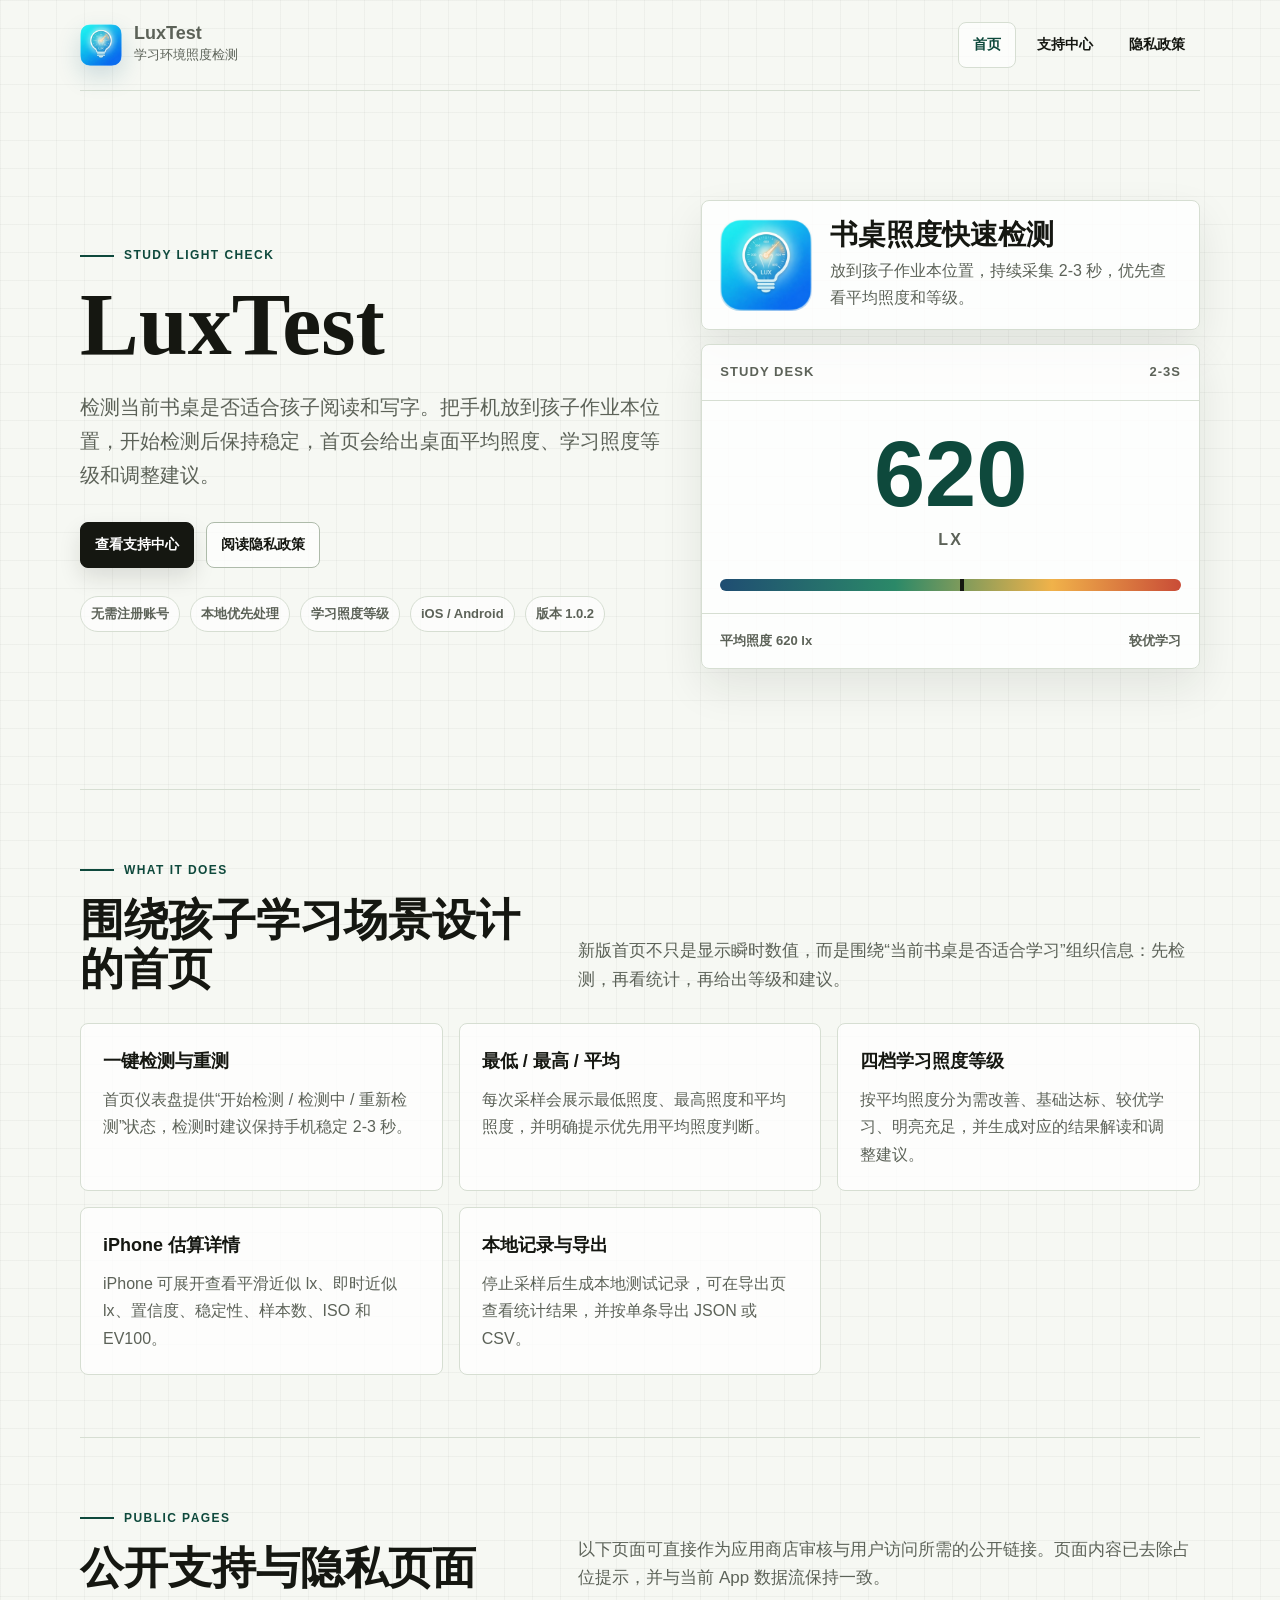
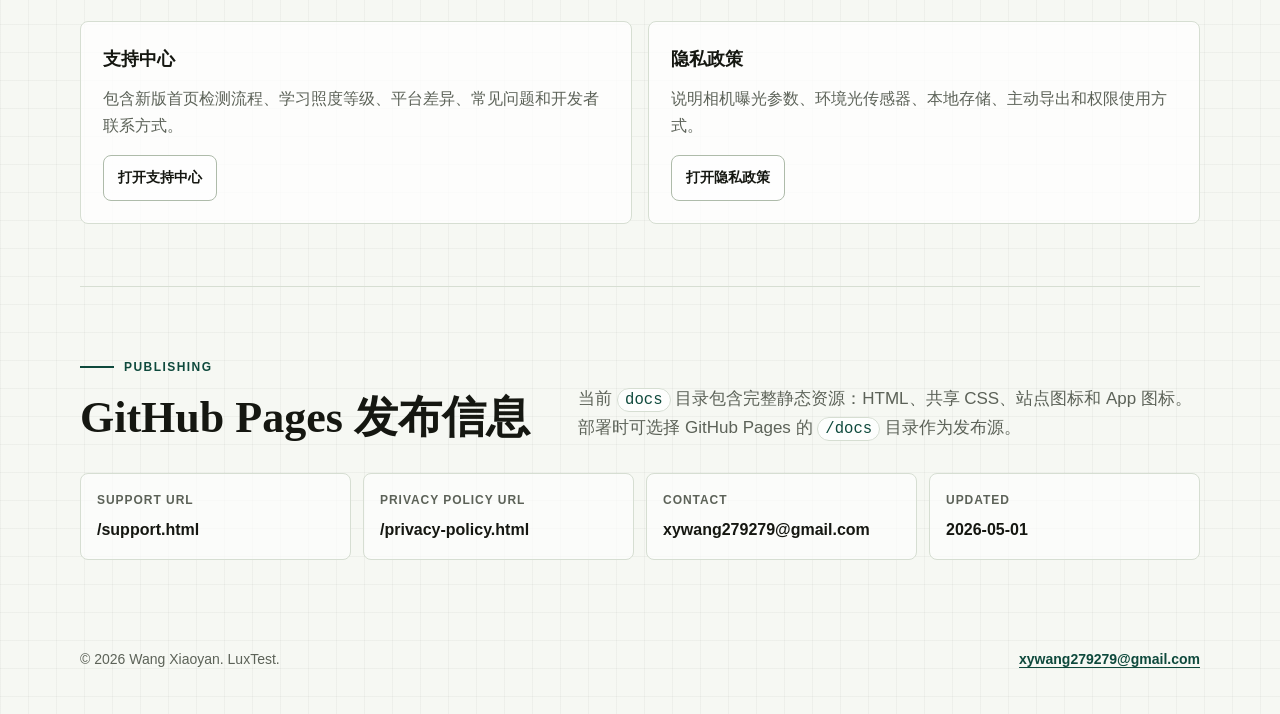
==== commit 78ce4d06: "update 1.0.2" ====
--- a/index.html
+++ b/index.html
@@ -3,10 +3,10 @@
   <head>
     <meta charset="UTF-8" />
     <meta name="viewport" content="width=device-width, initial-scale=1" />
-    <title>LuxTest - 环境光照度快速测量工具</title>
+    <title>LuxTest - 学习环境照度检测工具</title>
     <meta
       name="description"
-      content="LuxTest 是一款用于快速测量或估算环境光照度的移动端工具，支持 lux 数值、亮度等级、本地历史记录与主动导出。"
+      content="LuxTest 用于检测当前书桌是否适合孩子阅读和写字，支持桌面平均照度、最低/最高/平均统计、学习照度等级、结果建议与本地记录导出。"
     />
     <meta name="robots" content="index, follow" />
     <meta name="theme-color" content="#f6f8f3" />
@@ -16,10 +16,10 @@
     <link rel="stylesheet" href="./styles.css" />
     <meta property="og:type" content="website" />
     <meta property="og:site_name" content="LuxTest" />
-    <meta property="og:title" content="LuxTest - 环境光照度快速测量工具" />
+    <meta property="og:title" content="LuxTest - 学习环境照度检测工具" />
     <meta
       property="og:description"
-      content="快速查看当前环境的 lux 数值、亮度等级与本地测量历史。"
+      content="检测书桌照度是否适合孩子学习，查看平均照度、等级判断与本地测试记录。"
     />
     <meta property="og:url" content="https://xywang279279-afk.github.io/luxTest-pages/" />
     <meta
@@ -35,7 +35,7 @@
         "operatingSystem": "iOS, Android",
         "softwareVersion": "1.0.2",
         "url": "https://xywang279279-afk.github.io/luxTest-pages/",
-        "description": "LuxTest 是一款用于快速测量或估算环境光照度的移动端工具，支持 lux 数值、亮度等级、本地历史记录与主动导出。",
+        "description": "LuxTest 用于检测当前书桌是否适合孩子阅读和写字，支持桌面平均照度、最低/最高/平均统计、学习照度等级、结果建议与本地记录导出。",
         "offers": {
           "@type": "Offer",
           "price": "0",
@@ -50,7 +50,7 @@
     <header class="site-header" aria-label="站点导航">
       <a class="brand" href="./index.html" aria-label="LuxTest 首页">
         <img src="./assets/app-icon.png" alt="" width="42" height="42" />
-        <span><strong>LuxTest</strong>环境光照度工具</span>
+        <span><strong>LuxTest</strong>学习环境照度检测</span>
       </a>
       <nav class="site-nav" aria-label="主要页面">
         <a href="./index.html" aria-current="page">首页</a>
@@ -62,10 +62,10 @@
     <main id="main-content" class="site-main">
       <section class="hero" aria-labelledby="hero-title">
         <div>
-          <span class="eyebrow">Ambient Light Meter</span>
+          <span class="eyebrow">Study Light Check</span>
           <h1 id="hero-title">LuxTest</h1>
           <p class="lead">
-            快速测量环境光照度，查看 lux 数值、亮度等级、本地历史记录与导出数据。适合日常判断阅读、办公、拍摄和展示环境是否足够明亮。
+            检测当前书桌是否适合孩子阅读和写字。把手机放到孩子作业本位置，开始检测后保持稳定，首页会给出桌面平均照度、学习照度等级和调整建议。
           </p>
           <div class="hero-actions" aria-label="常用链接">
             <a class="button" href="./support.html">查看支持中心</a>
@@ -74,6 +74,7 @@
           <ul class="hero-notes" aria-label="产品要点">
             <li>无需注册账号</li>
             <li>本地优先处理</li>
+            <li>学习照度等级</li>
             <li>iOS / Android</li>
             <li>版本 1.0.2</li>
           </ul>
@@ -83,23 +84,23 @@
           <div class="app-plate">
             <img src="./assets/app-icon.png" alt="LuxTest App 图标" width="92" height="92" />
             <div>
-              <strong>环境光快速判断</strong>
-              <span>对准被测区域，保持几秒稳定，优先查看平均值和等级。</span>
+              <strong>书桌照度快速检测</strong>
+              <span>放到孩子作业本位置，持续采集 2-3 秒，优先查看平均照度和等级。</span>
             </div>
           </div>
           <div class="meter-card">
             <div class="meter-header">
-              <span>Current Light</span>
-              <span>Stable</span>
+              <span>Study Desk</span>
+              <span>2-3s</span>
             </div>
             <div class="meter-reading">
-              <div class="lux-number">482</div>
-              <div class="lux-unit">Lux</div>
+              <div class="lux-number">620</div>
+              <div class="lux-unit">lx</div>
               <div class="meter-scale" aria-hidden="true"></div>
             </div>
             <div class="meter-footer">
-              <span>平均值 476</span>
-              <span>适合阅读与办公</span>
+              <span>平均照度 620 lx</span>
+              <span>较优学习</span>
             </div>
           </div>
         </div>
@@ -109,24 +110,32 @@
         <div class="section-heading">
           <div>
             <span class="eyebrow">What It Does</span>
-            <h2 id="features-title">为日常光照判断保留刚刚好的信息</h2>
+            <h2 id="features-title">围绕孩子学习场景设计的首页</h2>
           </div>
           <p>
-            LuxTest 面向快速参考和趋势观察，不替代专业照度计。它帮助你用同一设备、同一姿势比较不同位置的明暗变化。
+            新版首页不只是显示瞬时数值，而是围绕“当前书桌是否适合学习”组织信息：先检测，再看统计，再给出等级和建议。
           </p>
         </div>
         <div class="grid three">
           <article class="tile">
-            <strong>实时读数</strong>
-            <p>Android 优先读取环境光传感器；iPhone 通过相机曝光参数换算近似 lux。</p>
-          </article>
-          <article class="tile">
-            <strong>等级判断</strong>
-            <p>将数值转化为更容易理解的亮度区间，辅助判断当前场景是否过暗、适中或过亮。</p>
-          </article>
-          <article class="tile">
-            <strong>本地历史</strong>
-            <p>停止采样后保存最近测量会话，可查看平均值、最高值、最低值和持续时间。</p>
+            <strong>一键检测与重测</strong>
+            <p>首页仪表盘提供“开始检测 / 检测中 / 重新检测”状态，检测时建议保持手机稳定 2-3 秒。</p>
+          </article>
+          <article class="tile">
+            <strong>最低 / 最高 / 平均</strong>
+            <p>每次采样会展示最低照度、最高照度和平均照度，并明确提示优先用平均照度判断。</p>
+          </article>
+          <article class="tile">
+            <strong>四档学习照度等级</strong>
+            <p>按平均照度分为需改善、基础达标、较优学习、明亮充足，并生成对应的结果解读和调整建议。</p>
+          </article>
+          <article class="tile">
+            <strong>iPhone 估算详情</strong>
+            <p>iPhone 可展开查看平滑近似 lx、即时近似 lx、置信度、稳定性、样本数、ISO 和 EV100。</p>
+          </article>
+          <article class="tile">
+            <strong>本地记录与导出</strong>
+            <p>停止采样后生成本地测试记录，可在导出页查看统计结果，并按单条导出 JSON 或 CSV。</p>
           </article>
         </div>
       </section>
@@ -145,7 +154,7 @@
           <article class="resource-card">
             <div>
               <strong>支持中心</strong>
-              <p>包含使用建议、平台差异、常见问题、故障反馈方式和开发者联系方式。</p>
+              <p>包含新版首页检测流程、学习照度等级、平台差异、常见问题和开发者联系方式。</p>
             </div>
             <a class="button secondary" href="./support.html">打开支持中心</a>
           </article>
